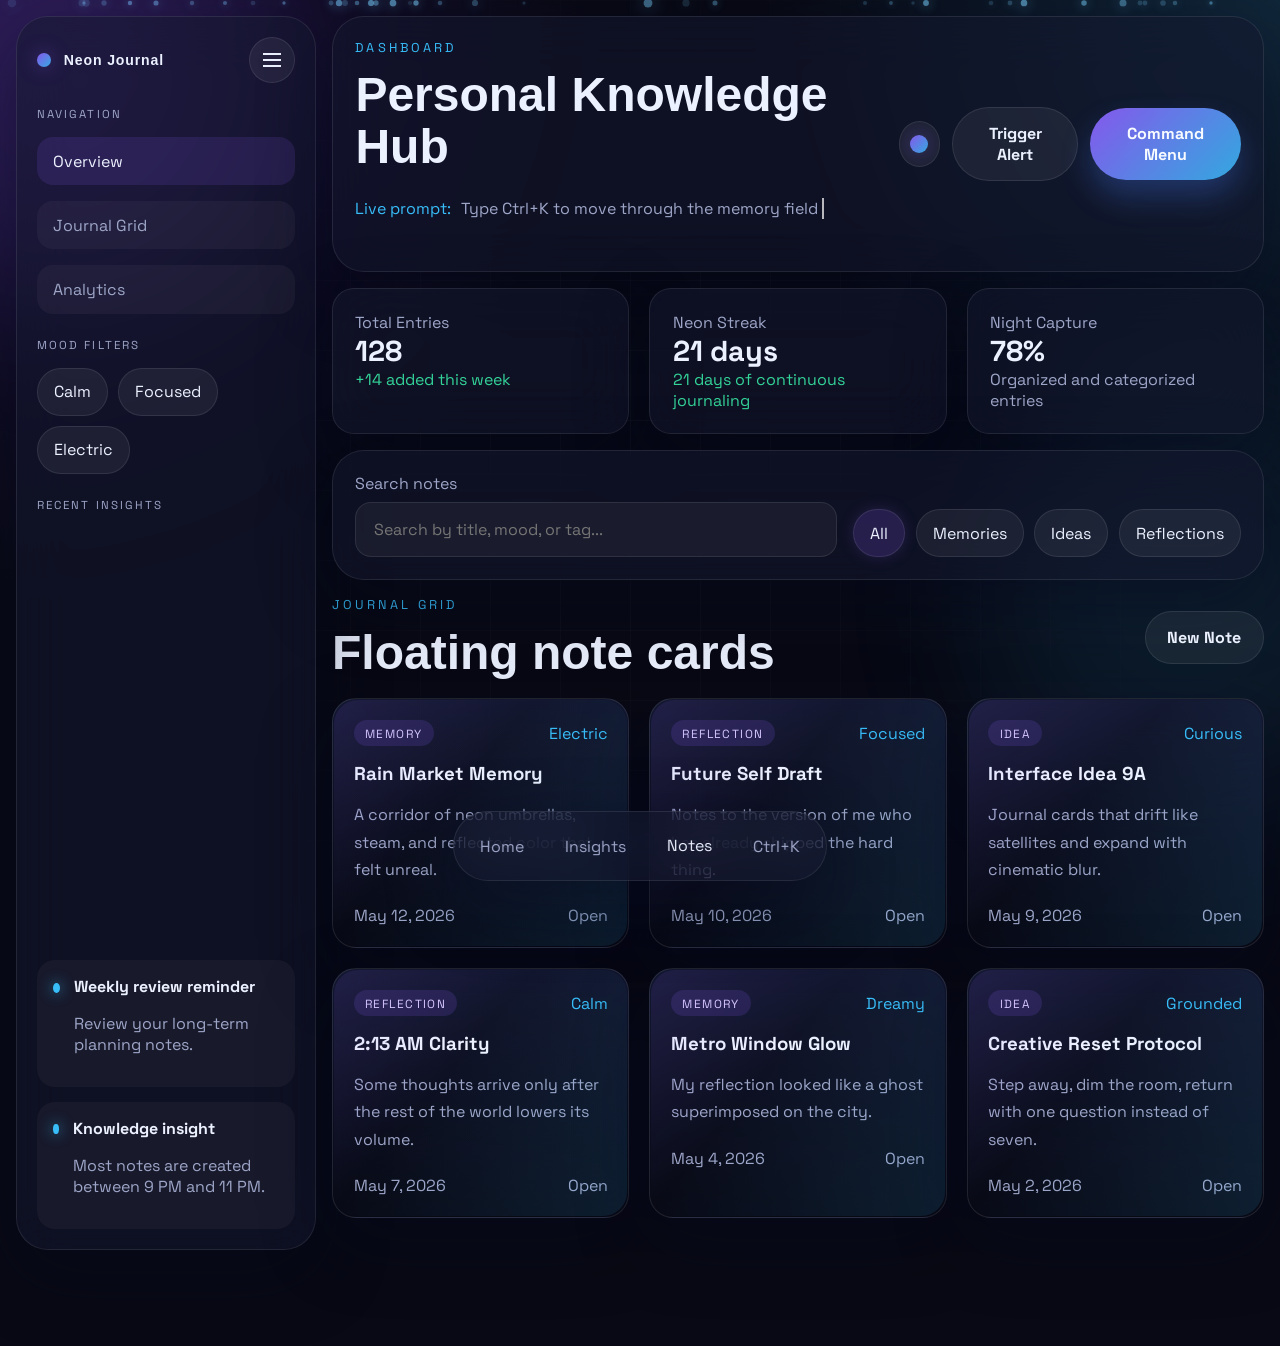
==== dashboard.html @ 52aa4082 "Initial release: Neon Journal" ====
<!DOCTYPE html>
<html lang="en">
<head>
  <meta charset="UTF-8">
  <meta name="viewport" content="width=device-width, initial-scale=1.0">
  <title>Neon Journal | Personal Knowledge Hub</title>
  <meta name="description" content="A futuristic personal knowledge dashboard for notes, ideas, reflections, goals, and memory management.">
  <link rel="preconnect" href="https://fonts.googleapis.com">
  <link rel="preconnect" href="https://fonts.gstatic.com" crossorigin>
  <link href="https://fonts.googleapis.com/css2?family=Space+Grotesk:wght@400;500;700&family=Syncopate:wght@400;700&display=swap" rel="stylesheet">
  <link rel="stylesheet" href="assets/css/main.css">
</head>
<body class="theme-dark dashboard-page">
  <div class="loader" id="pageLoader" aria-hidden="true">
    <div class="loader__core"></div>
    <p class="loader__text">Syncing knowledge vault...</p>
  </div>

  <div class="page-shell dashboard-shell">
    <div class="particles" id="particles"></div>
    <div class="ambient ambient--left"></div>
    <div class="ambient ambient--right"></div>

    <!-- Expandable dashboard sidebar -->
    <aside class="sidebar glass-panel" id="sidebar">
      <div class="sidebar__header">
        <a class="brand" href="index.html">
          <span class="brand__mark"></span>
          <span class="brand__text">Neon Journal</span>
        </a>
        <button class="icon-button" type="button" id="sidebarToggle" aria-label="Toggle sidebar">
          <span class="icon-button__bars"></span>
        </button>
      </div>

      <div class="sidebar__section">
        <p class="sidebar__label">Navigation</p>
        <a class="sidebar__link active" href="#dashboardTop">Overview</a>
        <a class="sidebar__link" href="#notesSection">Journal Grid</a>
        <a class="sidebar__link" href="#analyticsSection">Analytics</a>
      </div>

      <div class="sidebar__section">
        <p class="sidebar__label">Mood Filters</p>
        <div class="mood-pills">
          <button class="pill-button" type="button">Calm</button>
          <button class="pill-button" type="button">Focused</button>
          <button class="pill-button" type="button">Electric</button>
        </div>
      </div>

      <div class="sidebar__section sidebar__section--grow">
        <p class="sidebar__label">Recent Insights</p>
        <div class="mini-feed">
          <article class="mini-feed__item">
            <span class="mini-feed__dot"></span>
            <div>
              <strong>Weekly review reminder </strong>
              <p>Review your long-term planning notes.</p>
            </div>
          </article>
          <article class="mini-feed__item">
            <span class="mini-feed__dot"></span>
            <div>
              <strong>Knowledge insight</strong>
              <p>Most notes are created between 9 PM and 11 PM.</p>
            </div>
          </article>
        </div>
      </div>
    </aside>

    <main class="dashboard-main" id="dashboardTop">
      <header class="dashboard-topbar glass-panel">
        <div>
          <p class="eyebrow">Dashboard</p>
          <h1>Personal Knowledge Hub</h1>
          <p class="typing-line">
            <span class="typing-line__label">Live prompt:</span>
            <span class="typing-line__text" id="dashboardTyping"></span>
          </p>
        </div>

        <div class="dashboard-topbar__actions">
          <button class="icon-button theme-toggle" type="button" data-theme-toggle aria-label="Toggle theme">
            <span class="theme-toggle__orb"></span>
          </button>
          <button class="button button--ghost" type="button" id="notifyButton">Trigger Alert</button>
          <button class="button" type="button" id="openPaletteButton">Command Menu</button>
        </div>
      </header>

      <section class="analytics-grid" id="analyticsSection">
        <article class="glass-card analytics-card">
          <p>Total Entries</p>
          <h3>128</h3>
          <span class="trend trend--up">+14 added this week</span>
        </article>
        <article class="glass-card analytics-card">
          <p>Neon Streak</p>
          <h3>21 days</h3>
          <span class="trend trend--up">21 days of continuous journaling</span>
        </article>
        <article class="glass-card analytics-card">
          <p>Night Capture</p>
          <h3>78%</h3>
          <span class="trend">Organized and categorized entries</span>
        </article>
      </section>

      <section class="control-bar glass-panel">
        <label class="search-field" for="searchInput">
          <span>Search notes</span>
          <input id="searchInput" type="search" placeholder="Search by title, mood, or tag...">
        </label>
        <div class="filter-group" id="filterGroup">
          <button class="filter-button active" type="button" data-filter="all">All</button>
          <button class="filter-button" type="button" data-filter="memory">Memories</button>
          <button class="filter-button" type="button" data-filter="idea">Ideas</button>
          <button class="filter-button" type="button" data-filter="reflection">Reflections</button>
        </div>
      </section>

      <!-- Journal card grid powered by dummy data -->
      <section class="notes-section" id="notesSection">
        <div class="notes-section__header">
          <div>
            <p class="eyebrow">Journal Grid</p>
            <h2>Floating note cards</h2>
          </div>
          <button class="button button--ghost pulse-button" type="button">New Note</button>
        </div>

        <div class="notes-grid" id="notesGrid"></div>

        <div class="empty-state glass-card hidden" id="emptyState">
          <div class="empty-state__icon"></div>
          <h3>No notes match this signal</h3>
          <p>Try a different filter or search term to surface more glowing entries.</p>
        </div>
      </section>
    </main>

    <div class="notifications" id="notifications"></div>

    <!-- Keyboard-driven quick actions -->
    <div class="command-palette hidden" id="commandPalette" aria-hidden="true">
      <div class="command-palette__backdrop" data-close-palette></div>
      <div class="command-palette__panel glass-panel">
        <div class="command-palette__header">
          <h2>Command Palette</h2>
          <span>Ctrl + K</span>
        </div>
        <input id="commandInput" type="text" placeholder="Type a command...">
        <div class="command-list">
          <button class="command-item" type="button" data-command="theme">Toggle Theme</button>
          <button class="command-item" type="button" data-command="notify">Show Notification</button>
          <button class="command-item" type="button" data-command="focus">Focus Reflections Notes</button>
          <button class="command-item" type="button" data-command="clear">Clear Search</button>
        </div>
      </div>
    </div>

    <!-- Detail modal for an individual note -->
    <div class="note-modal hidden" id="noteModal" aria-hidden="true">
      <div class="note-modal__backdrop" data-close-modal></div>
      <article class="note-modal__panel glass-panel">
        <button class="icon-button note-modal__close" type="button" data-close-modal aria-label="Close note">
          <span class="note-modal__close-icon"></span>
        </button>
        <p class="note-modal__eyebrow" id="modalCategory"></p>
        <h2 id="modalTitle"></h2>
        <div class="note-meta">
          <span id="modalMood"></span>
          <span id="modalDate"></span>
        </div>
        <p id="modalBody"></p>
      </article>
    </div>

    <nav class="dock glass-panel">
      <a href="index.html" class="dock__item">Home</a>
      <a href="#analyticsSection" class="dock__item">Insights</a>
      <a href="#notesSection" class="dock__item active">Notes</a>
      <button class="dock__item dock__item--button" type="button" id="dockPaletteButton">Ctrl+K</button>
    </nav>
  </div>

  <script src="assets/js/dashboard.js"></script>
</body>
</html>
---- assets/css/main.css ----
:root {
  /* Shared design tokens for both pages */
  --bg: #080914;
  --bg-soft: rgba(14, 18, 40, 0.72);
  --panel: rgba(20, 24, 48, 0.55);
  --panel-strong: rgba(22, 28, 58, 0.82);
  --line: rgba(255, 255, 255, 0.09);
  --text: #ecf1ff;
  --muted: #9ea6c8;
  --primary: #8b5cf6;
  --secondary: #38bdf8;
  --accent: #7c3aed;
  --success: #34d399;
  --shadow: 0 24px 70px rgba(5, 10, 30, 0.42);
  --glow: 0 0 20px rgba(139, 92, 246, 0.45);
  --gradient: linear-gradient(
    135deg,
    rgba(139, 92, 246, 0.95),
    rgba(56, 189, 248, 0.88)
  );
  --radius-xl: 28px;
  --radius-lg: 22px;
  --radius-md: 16px;
  --radius-sm: 12px;
  --container: min(1180px, calc(100vw - 2rem));
  color-scheme: dark;
}

/* body.theme-light {
  --bg: #edf3ff;
 --bg: #f5f8ff;
  --bg-soft: rgba(255, 255, 255, 0.74);
  --panel: rgba(255, 255, 255, 0.62);
  --panel-strong: rgba(248, 251, 255, 0.88);
  --line: rgba(70, 85, 140, 0.14);
  --text: #151b33;
  --muted: #5e688d;
  --shadow: 0 24px 60px rgba(92, 115, 178, 0.18);
  color-scheme: light;
} */



body.theme-light {
  --bg: #f5f8ff;

  --bg-soft: rgba(255, 255, 255, 0.88);

  --panel: rgba(255, 255, 255, 0.78);

  --panel-strong: rgba(255, 255, 255, 0.92);

  --line: rgba(124, 140, 255, 0.12);

  --text: #0f172a;

  --muted: #64748b;

  --shadow: 0 18px 45px rgba(100, 120, 180, 0.12);

  color-scheme: light;
}

* {
  box-sizing: border-box;
}

html {
  scroll-behavior: smooth;
}

body {
  margin: 0;
  min-height: 100vh;
  font-family: "Space Grotesk", sans-serif;
  background:
    radial-gradient(
      circle at top left,
      rgba(124, 58, 237, 0.18),
      transparent 32%
    ),
    radial-gradient(
      circle at top right,
      rgba(56, 189, 248, 0.16),
      transparent 28%
    ),
    var(--bg);
  color: var(--text);
  overflow-x: hidden;
}

body::before {
  content: "";
  position: fixed;
  inset: 0;
  background-image:
    linear-gradient(rgba(255, 255, 255, 0.03) 1px, transparent 1px),
    linear-gradient(90deg, rgba(255, 255, 255, 0.03) 1px, transparent 1px);
  background-size: 70px 70px;
  mask-image: radial-gradient(circle at center, black, transparent 85%);
  pointer-events: none;
  z-index: -3;
}

a {
  color: inherit;
  text-decoration: none;
}

button,
input {
  font: inherit;
}

button {
  border: 0;
  cursor: pointer;
}

.hidden {
  display: none !important;
}

.page-shell {
  position: relative;
  isolation: isolate;
}

.particles {
  position: fixed;
  inset: 0;
  pointer-events: none;
  z-index: -2;
  overflow: hidden;
}

.particle {
  position: absolute;
  width: 6px;
  height: 6px;
  border-radius: 50%;
  background: rgba(120, 208, 255, 0.8);
  box-shadow: 0 0 12px rgba(120, 208, 255, 0.9);
  animation: drift linear infinite;
}

.ambient {
  position: fixed;
  width: 420px;
  height: 420px;
  border-radius: 50%;
  filter: blur(80px);
  opacity: 0.38;
  z-index: -1;
  pointer-events: none;
}

.ambient--left {
  top: -120px;
  left: -140px;
  background: rgba(139, 92, 246, 0.42);
}

.ambient--right {
  right: -120px;
  bottom: 10%;
  background: rgba(56, 189, 248, 0.28);
}

.glass-panel,
.glass-card {
  /* Glassmorphism surfaces reused across landing and dashboard UI */
  background: var(--panel);
  border: 1px solid var(--line);
  box-shadow: var(--shadow);
  backdrop-filter: blur(26px);
  -webkit-backdrop-filter: blur(26px);
}

.glass-card {
  border-radius: var(--radius-lg);
}

.topbar,
.footer,
.hero,
.section,
.dashboard-topbar,
.control-bar,
.sidebar {
  width: var(--container);
  margin-inline: auto;
}

.topbar {
  position: sticky;
  top: 1rem;
  z-index: 20;
  display: flex;
  align-items: center;
  justify-content: space-between;
  gap: 1rem;
  padding: 1rem 1.25rem;
  border-radius: 999px;
  margin-top: 1rem;
}

.brand {
  display: inline-flex;
  align-items: center;
  gap: 0.8rem;
  font-weight: 700;
}

.brand__mark {
  width: 14px;
  height: 14px;
  border-radius: 50%;
  background: var(--gradient);
  box-shadow: var(--glow);
}

.brand__text {
  font-family: "Syncopate", sans-serif;
  letter-spacing: 0.06em;
  font-size: 0.88rem;
}

.topbar__nav,
.topbar__actions,
.dashboard-topbar__actions {
  display: flex;
  align-items: center;
  gap: 0.75rem;
}

.topbar__nav a,
.sidebar__link,
.dock__item {
  color: var(--muted);
  transition:
    color 180ms ease,
    transform 180ms ease;
}

.topbar__nav a:hover,
.sidebar__link:hover,
.dock__item:hover,
.dock__item.active {
  color: var(--text);
  transform: translateY(-1px);
}

.icon-button,
.button,
.filter-button,
.pill-button,
.command-item {
  position: relative;
  overflow: hidden;
}

.button {
  display: inline-flex;
  align-items: center;
  justify-content: center;
  gap: 0.5rem;
  padding: 0.95rem 1.35rem;
  border-radius: 999px;
  background: var(--gradient);
  color: #f8fbff;
  font-weight: 700;
  box-shadow: 0 16px 30px rgba(77, 126, 255, 0.28);
  transition:
    transform 180ms ease,
    box-shadow 180ms ease,
    filter 180ms ease;
}

.button:hover,
.icon-button:hover,
.filter-button:hover,
.pill-button:hover,
.command-item:hover {
  transform: translateY(-2px) scale(1.01);
}

.button:active,
.icon-button:active,
.filter-button:active,
.pill-button:active,
.command-item:active {
  transform: translateY(0) scale(0.98);
}

.button--ghost {
  background: rgba(255, 255, 255, 0.06);
  color: var(--text);
  border: 1px solid var(--line);
  box-shadow: none;
}

.icon-button {
  display: inline-grid;
  place-items: center;
  width: 46px;
  height: 46px;
  border-radius: 50%;
  background: rgba(255, 255, 255, 0.06);
  border: 1px solid var(--line);
  color: var(--text);
  transition:
    transform 180ms ease,
    background 180ms ease;
}

.theme-toggle__orb {
  width: 18px;
  height: 18px;
  border-radius: 50%;
  background: var(--gradient);
  box-shadow: var(--glow);
}

.section {
  padding: 5.5rem 0;
}

.hero {
  min-height: calc(100vh - 120px);
  display: grid;
  grid-template-columns: 1.08fr 0.92fr;
  align-items: center;
  gap: 2rem;
}

.eyebrow {
  margin: 0 0 0.85rem;
  font-size: 0.8rem;
  text-transform: uppercase;
  letter-spacing: 0.24em;
  color: var(--secondary);
}

.hero__title,
.section-heading h2,
.experience-panel h2,
.footer h2,
.dashboard-topbar h1,
.notes-section__header h2 {
  margin: 0;
  font-family: "Syncopate", sans-serif;
  line-height: 1.08;
}

.hero__title {
  font-size: clamp(3rem, 7vw, 6rem);
}

.hero__title-glow {
  display: block;
  color: #d4c2ff;
  text-shadow:
    0 0 18px rgba(139, 92, 246, 0.8),
    0 0 40px rgba(56, 189, 248, 0.28);
}

.hero__copy {
  max-width: 58ch;
  color: var(--muted);
  font-size: 1.06rem;
  line-height: 1.8;
}

.typing-line {
  display: flex;
  gap: 0.6rem;
  align-items: center;
  min-height: 2rem;
  margin: 1.2rem 0 1.6rem;
  color: var(--muted);
}

.typing-line__label {
  color: var(--secondary);
}

.typing-line__text {
  border-right: 2px solid rgba(255, 255, 255, 0.7);
  padding-right: 0.25rem;
  white-space: nowrap;
  overflow: hidden;
}

.hero__actions {
  display: flex;
  flex-wrap: wrap;
  gap: 0.9rem;
}

.hero__visual {
  position: relative;
  min-height: 520px;
}

.floating-card {
  position: absolute;
  width: min(320px, 85%);
  padding: 1.35rem;
  border-radius: 24px;
  background: rgba(14, 20, 42, 0.55);
  border: 1px solid rgba(255, 255, 255, 0.12);
  box-shadow:
    var(--shadow),
    inset 0 0 20px rgba(255, 255, 255, 0.02);
  backdrop-filter: blur(18px);
  animation: floatCard 6s ease-in-out infinite;
}

.floating-card h3,
.floating-card p {
  margin: 0;
}

.floating-card p {
  margin-top: 0.8rem;
  color: var(--muted);
  line-height: 1.7;
}

.floating-card__tag {
  display: inline-flex;
  margin-bottom: 0.75rem;
  padding: 0.3rem 0.7rem;
  border-radius: 999px;
  background: rgba(139, 92, 246, 0.16);
  color: #d8c9ff;
  font-size: 0.74rem;
  letter-spacing: 0.08em;
  text-transform: uppercase;
}

.floating-card--primary {
  top: 10%;
  right: 6%;
}

.floating-card--secondary {
  left: 6%;
  bottom: 12%;
  animation-delay: -2.6s;
}

.orbit-ring {
  position: absolute;
  border: 1px solid rgba(255, 255, 255, 0.08);
  border-radius: 50%;
}

.orbit-ring--one {
  inset: 8% 6% auto auto;
  width: 360px;
  height: 360px;
}

.orbit-ring--two {
  inset: auto auto 6% 4%;
  width: 240px;
  height: 240px;
}

.section-heading {
  max-width: 680px;
  margin-bottom: 2rem;
}

.section-heading h2,
.experience-panel h2,
.footer h2,
.dashboard-topbar h1,
.notes-section__header h2 {
  font-size: clamp(1.8rem, 4vw, 3rem);
}

.feature-grid,
.pricing-grid,
.analytics-grid,
.notes-grid {
  display: grid;
  gap: 1.25rem;
}

.feature-grid {
  grid-template-columns: repeat(3, minmax(0, 1fr));
}

.pricing-grid {
  grid-template-columns: repeat(3, minmax(0, 1fr));
}

.glass-card {
  padding: 1.4rem;
  transition:
    transform 220ms ease,
    border-color 220ms ease,
    box-shadow 220ms ease;
}

.glass-card:hover {
  transform: translateY(-6px);
  border-color: rgba(131, 179, 255, 0.34);
  box-shadow:
    var(--shadow),
    0 0 24px rgba(82, 189, 255, 0.12);
}

.tilt-card {
  transform-style: preserve-3d;
}

.experience-panel {
  border-radius: var(--radius-xl);
  padding: 2rem;
  display: flex;
  align-items: center;
  justify-content: space-between;
  gap: 1.4rem;
}

.stat-strip {
  display: flex;
  flex-wrap: wrap;
  gap: 0.9rem;
}

.stat-chip {
  min-width: 140px;
  padding: 1rem 1.1rem;
  border-radius: 18px;
  background: rgba(255, 255, 255, 0.05);
  border: 1px solid rgba(255, 255, 255, 0.08);
}

.stat-chip strong,
.analytics-card h3 {
  display: block;
  font-size: 1.8rem;
}

.stat-chip span,
.pricing-card p,
.analytics-card p,
.analytics-card .trend,
.mini-feed__item p,
.note-card__excerpt,
.empty-state p {
  color: var(--muted);
}

.pricing-card {
  position: relative;
}

.pricing-card__tier {
  text-transform: uppercase;
  letter-spacing: 0.18em;
  font-size: 0.75rem;
}

.pricing-card h3 {
  margin: 0.4rem 0 0.8rem;
  font-size: 2.5rem;
}

.pricing-card h3 span {
  font-size: 1rem;
  color: var(--muted);
}

.pricing-card__list {
  padding-left: 1rem;
  line-height: 1.9;
  color: var(--text);
}

.pricing-card--featured {
  border-color: rgba(139, 92, 246, 0.45);
  transform: translateY(-8px);
}

.pricing-card__badge {
  position: absolute;
  top: 1rem;
  right: 1rem;
  padding: 0.35rem 0.7rem;
  border-radius: 999px;
  background: rgba(139, 92, 246, 0.2);
  color: #d7c9ff;
  font-size: 0.74rem;
}

.footer {
  margin-bottom: 6.5rem;
  padding: 1.6rem 1.8rem;
  display: flex;
  align-items: center;
  justify-content: space-between;
  border-radius: var(--radius-xl);
}

.dock {
  position: fixed;
  left: 50%;
  bottom: 1.2rem;
  transform: translateX(-50%);
  z-index: 25;
  display: flex;
  align-items: center;
  gap: 0.55rem;
  padding: 0.65rem;
  border-radius: 999px;
}

.dock__item {
  padding: 0.8rem 1rem;
  border-radius: 999px;
}

.dock__item--button {
  background: transparent;
}

.dashboard-shell {
  display: grid;
  grid-template-columns: 300px 1fr;
  gap: 1rem;
  width: min(1400px, calc(100vw - 2rem));
  margin: 1rem auto 6rem;
}

.sidebar {
  width: auto;
  margin: 0;
  position: sticky;
  top: 1rem;
  min-height: calc(100vh - 2rem);
  border-radius: 32px;
  padding: 1.25rem;
  display: flex;
  flex-direction: column;
  gap: 1.5rem;
}

.sidebar.collapsed {
  width: 96px;
}

.sidebar.collapsed .brand__text,
.sidebar.collapsed .sidebar__label,
.sidebar.collapsed .sidebar__link,
.sidebar.collapsed .mini-feed,
.sidebar.collapsed .mood-pills {
  display: none;
}

.sidebar.collapsed .sidebar__header,
.sidebar.collapsed .sidebar__section {
  justify-content: center;
}

.sidebar__header,
.sidebar__section,
.notes-section__header,
.command-palette__header,
.note-meta {
  display: flex;
  align-items: center;
  justify-content: space-between;
  gap: 1rem;
}

.sidebar__section {
  flex-direction: column;
  align-items: stretch;
}

.sidebar__section--grow {
  flex: 1;
}

.sidebar__label {
  margin: 0;
  color: var(--muted);
  text-transform: uppercase;
  letter-spacing: 0.18em;
  font-size: 0.72rem;
}

.sidebar__link {
  padding: 0.85rem 1rem;
  border-radius: 16px;
  background: rgba(255, 255, 255, 0.04);
}

.sidebar__link.active {
  color: var(--text);
  background: rgba(139, 92, 246, 0.14);
}

.icon-button__bars,
.note-modal__close-icon {
  width: 18px;
  height: 2px;
  background: currentColor;
  position: relative;
  display: block;
}

.icon-button__bars::before,
.icon-button__bars::after,
.note-modal__close-icon::before,
.note-modal__close-icon::after {
  content: "";
  position: absolute;
  left: 0;
  width: 18px;
  height: 2px;
  background: currentColor;
}

.icon-button__bars::before {
  top: -6px;
}

.icon-button__bars::after {
  top: 6px;
}

.note-modal__close-icon {
  background: transparent;
}

.note-modal__close-icon::before {
  transform: rotate(45deg);
}

.note-modal__close-icon::after {
  transform: rotate(-45deg);
}

.mood-pills,
.filter-group {
  display: flex;
  flex-wrap: wrap;
  gap: 0.65rem;
}

.pill-button,
.filter-button {
  padding: 0.78rem 1rem;
  border-radius: 999px;
  border: 1px solid var(--line);
  background: rgba(255, 255, 255, 0.06);
  color: var(--text);
}

.filter-button.active {
  background: rgba(139, 92, 246, 0.2);
  box-shadow: 0 0 16px rgba(139, 92, 246, 0.18);
}

.mini-feed {
  display: grid;
  gap: 0.9rem;
}

.mini-feed__item {
  display: flex;
  gap: 0.9rem;
  padding: 1rem;
  border-radius: 18px;
  background: rgba(255, 255, 255, 0.04);
}

.mini-feed__dot {
  width: 10px;
  height: 10px;
  margin-top: 0.4rem;
  border-radius: 50%;
  background: var(--secondary);
  box-shadow: 0 0 14px rgba(56, 189, 248, 0.8);
}

.dashboard-main {
  display: flex;
  flex-direction: column;
  gap: 1rem;
}

.dashboard-topbar,
.control-bar {
  width: auto;
  margin: 0;
  border-radius: 32px;
  padding: 1.35rem 1.4rem;
}

.dashboard-topbar {
  display: flex;
  align-items: center;
  justify-content: space-between;
  gap: 1rem;
}

.analytics-grid {
  grid-template-columns: repeat(3, minmax(0, 1fr));
}

.analytics-card h3,
.analytics-card p,
.analytics-card .trend {
  margin: 0;
}

.trend--up {
  color: var(--success) !important;
}

.control-bar {
  display: flex;
  align-items: end;
  justify-content: space-between;
  gap: 1rem;
}

.search-field {
  display: grid;
  gap: 0.55rem;
  flex: 1;
  color: var(--muted);
}

.search-field input,
.command-palette input {
  width: 100%;
  padding: 1rem 1.1rem;
  border-radius: 16px;
  border: 1px solid var(--line);
  background: rgba(255, 255, 255, 0.05);
  color: var(--text);
  outline: none;
}

.search-field input:focus,
.command-palette input:focus {
  border-color: rgba(139, 92, 246, 0.55);
  box-shadow: 0 0 0 4px rgba(139, 92, 246, 0.12);
}

.notes-section {
  padding-bottom: 2rem;
}

.notes-grid {
  grid-template-columns: repeat(3, minmax(0, 1fr));
  margin-top: 1.25rem;
}

.note-card {
  position: relative;
  min-height: 220px;
  padding: 1.3rem;
  border-radius: 24px;
  background: linear-gradient(
    180deg,
    rgba(20, 25, 50, 0.9),
    rgba(8, 10, 22, 0.68)
  );
  border: 1px solid rgba(255, 255, 255, 0.1);
  box-shadow: var(--shadow);
  transition:
    transform 220ms ease,
    box-shadow 220ms ease,
    border-color 220ms ease;
}

.note-card::after {
  content: "";
  position: absolute;
  inset: 1px;
  border-radius: inherit;
  background: linear-gradient(
    130deg,
    rgba(139, 92, 246, 0.12),
    transparent 40%,
    rgba(56, 189, 248, 0.12)
  );
  pointer-events: none;
}

.note-card:hover {
  transform: translateY(-6px) rotateX(5deg);
  box-shadow:
    var(--shadow),
    0 0 26px rgba(84, 125, 255, 0.2);
  border-color: rgba(150, 196, 255, 0.26);
}

.note-card__top,
.note-card__bottom {
  display: flex;
  align-items: center;
  justify-content: space-between;
  gap: 0.75rem;
}

.note-card__badge {
  padding: 0.35rem 0.7rem;
  border-radius: 999px;
  font-size: 0.74rem;
  text-transform: uppercase;
  letter-spacing: 0.12em;
  background: rgba(139, 92, 246, 0.16);
  color: #d9cbff;
}

.note-card__mood {
  color: var(--secondary);
}

.note-card h3,
.empty-state h3,
.note-modal h2 {
  margin: 1rem 0 0.75rem;
}

.note-card__excerpt {
  line-height: 1.7;
}

.note-card__bottom {
  margin-top: 1.4rem;
  color: var(--muted);
}

.empty-state {
  margin-top: 1.25rem;
  text-align: center;
  padding: 2rem 1.4rem;
}

.empty-state__icon {
  width: 84px;
  height: 84px;
  margin: 0 auto 1rem;
  border-radius: 24px;
  background: radial-gradient(
    circle at 30% 30%,
    rgba(139, 92, 246, 0.7),
    rgba(56, 189, 248, 0.16)
  );
  box-shadow: var(--glow);
}

.notifications {
  position: fixed;
  right: 1rem;
  top: 1rem;
  z-index: 40;
  display: grid;
  gap: 0.8rem;
}

.notification {
  min-width: 260px;
  padding: 1rem 1.1rem;
  border-radius: 20px;
  background: rgba(14, 20, 42, 0.82);
  border: 1px solid rgba(255, 255, 255, 0.1);
  box-shadow: var(--shadow);
  animation:
    slideIn 260ms ease,
    fadeOut 300ms ease 3.6s forwards;
}

.notification strong,
.notification p {
  margin: 0;
}

.notification p {
  margin-top: 0.3rem;
  color: var(--muted);
}

.command-palette,
.note-modal {
  position: fixed;
  inset: 0;
  z-index: 45;
}

.command-palette__backdrop,
.note-modal__backdrop {
  position: absolute;
  inset: 0;
  background: rgba(4, 6, 16, 0.7);
  backdrop-filter: blur(6px);
}

.command-palette__panel,
.note-modal__panel {
  position: relative;
  z-index: 1;
  width: min(680px, calc(100vw - 2rem));
  margin: 10vh auto 0;
  border-radius: 30px;
  padding: 1.4rem;
}

.command-list {
  display: grid;
  gap: 0.7rem;
  margin-top: 1rem;
}

.command-item {
  padding: 1rem 1.1rem;
  border-radius: 16px;
  border: 1px solid var(--line);
  background: rgba(255, 255, 255, 0.04);
  color: var(--text);
  text-align: left;
}

.note-modal__panel {
  width: min(720px, calc(100vw - 2rem));
}

.note-modal__close {
  position: absolute;
  top: 1rem;
  right: 1rem;
}

.note-modal__eyebrow {
  margin: 0;
  text-transform: uppercase;
  letter-spacing: 0.18em;
  color: var(--secondary);
  font-size: 0.78rem;
}

.note-meta {
  justify-content: flex-start;
  color: var(--muted);
}

.loader {
  position: fixed;
  inset: 0;
  z-index: 60;
  display: grid;
  place-items: center;
  gap: 1rem;
  background:
    radial-gradient(circle at top, rgba(56, 189, 248, 0.22), transparent 30%),
    radial-gradient(
      circle at bottom,
      rgba(139, 92, 246, 0.24),
      transparent 36%
    ),
    rgba(5, 8, 18, 0.96);
  transition:
    opacity 450ms ease,
    visibility 450ms ease;
}

.loader.is-hidden {
  opacity: 0;
  visibility: hidden;
}

.loader__core {
  width: 72px;
  height: 72px;
  border-radius: 50%;
  border: 3px solid rgba(255, 255, 255, 0.1);
  border-top-color: var(--secondary);
  border-right-color: var(--primary);
  box-shadow: var(--glow);
  animation: spin 900ms linear infinite;
}

.loader__text {
  margin: 0;
  color: #cfd8ff;
  letter-spacing: 0.08em;
}

.reveal {
  opacity: 0;
  transform: translateY(20px);
  transition:
    opacity 700ms ease,
    transform 700ms ease;
}

.reveal.is-visible {
  opacity: 1;
  transform: translateY(0);
}

.pulse-button {
  animation: pulseGlow 2.4s ease-in-out infinite;
}

@keyframes floatCard {
  0%,
  100% {
    transform: translateY(0px);
  }
  50% {
    transform: translateY(-16px);
  }
}

@keyframes drift {
  from {
    transform: translateY(110vh) scale(0.8);
  }
  to {
    transform: translateY(-10vh) scale(1.15);
  }
}

@keyframes spin {
  to {
    transform: rotate(360deg);
  }
}

@keyframes slideIn {
  from {
    opacity: 0;
    transform: translateX(24px);
  }
  to {
    opacity: 1;
    transform: translateX(0);
  }
}

@keyframes fadeOut {
  to {
    opacity: 0;
    transform: translateY(-8px);
  }
}

@keyframes pulseGlow {
  0%,
  100% {
    box-shadow: 0 16px 30px rgba(77, 126, 255, 0.2);
  }
  50% {
    box-shadow: 0 18px 42px rgba(139, 92, 246, 0.42);
  }
}

@media (max-width: 1100px) {
  .hero,
  .feature-grid,
  .pricing-grid,
  .analytics-grid,
  .notes-grid,
  .dashboard-shell {
    grid-template-columns: 1fr;
  }

  .hero__visual {
    min-height: 420px;
  }

  .experience-panel,
  .dashboard-topbar,
  .control-bar,
  .footer {
    flex-direction: column;
    align-items: flex-start;
  }

  .sidebar {
    position: relative;
    min-height: auto;
  }
}

@media (max-width: 780px) {
  .topbar {
    border-radius: 28px;
    padding: 1rem;
    flex-wrap: wrap;
  }

  .topbar__nav {
    display: none;
  }

  .hero {
    min-height: auto;
    padding-top: 2rem;
  }

  .floating-card--primary,
  .floating-card--secondary {
    position: relative;
    width: 100%;
    left: auto;
    right: auto;
    top: auto;
    bottom: auto;
    margin-bottom: 1rem;
  }

  .orbit-ring {
    display: none;
  }

  .dock {
    width: calc(100vw - 1rem);
    justify-content: space-between;
  }

  .dashboard-shell {
    width: calc(100vw - 1rem);
    margin-inline: 0.5rem;
  }

  .sidebar.collapsed {
    width: auto;
  }
}

@media (prefers-reduced-motion: reduce) {
  *,
  *::before,
  *::after {
    animation-duration: 0.01ms !important;
    animation-iteration-count: 1 !important;
    transition-duration: 0.01ms !important;
    scroll-behavior: auto !important;
  }
}







/* ==========================================
   LIGHT THEME FIXES
   ========================================== */

body.theme-light {
  background:
    radial-gradient(
      circle at top left,
      rgba(139, 92, 246, 0.12),
      transparent 35%
    ),
    radial-gradient(
      circle at top right,
      rgba(56, 189, 248, 0.10),
      transparent 30%
    ),
    var(--bg);
}

/* grid overlay */
body.theme-light::before {
  background-image:
    linear-gradient(rgba(30, 41, 59, 0.03) 1px, transparent 1px),
    linear-gradient(90deg, rgba(30, 41, 59, 0.03) 1px, transparent 1px);
}

/* glass panels */
body.theme-light .glass-panel,
body.theme-light .glass-card,
body.theme-light .sidebar,
body.theme-light .dashboard-topbar,
body.theme-light .control-bar {
  background: rgba(255,255,255,0.78);
  border: 1px solid rgba(148,163,184,0.15);
  box-shadow: 0 12px 35px rgba(15,23,42,0.08);
}

/* hero glowing title */
body.theme-light .hero__title-glow {
  color: #8b5cf6;
  text-shadow:
    0 0 12px rgba(139,92,246,0.25),
    0 0 24px rgba(139,92,246,0.15);
}

/* floating cards */
body.theme-light .floating-card {
  background: rgba(255,255,255,0.82);
  border: 1px solid rgba(148,163,184,0.15);
  color: #0f172a;
  box-shadow:
    0 12px 35px rgba(15,23,42,0.08);
}

body.theme-light .floating-card h3 {
  color: #0f172a;
}

body.theme-light .floating-card p {
  color: #475569;
}

body.theme-light .floating-card__tag {
  background: rgba(139,92,246,0.12);
  color: #6d28d9;
}

/* orbit rings */
body.theme-light .orbit-ring {
  border-color: rgba(148,163,184,0.16);
}

/* stat chips */
body.theme-light .stat-chip {
  background: rgba(255,255,255,0.7);
  border: 1px solid rgba(148,163,184,0.12);
}

/* sidebar links */
body.theme-light .sidebar__link {
  background: rgba(148,163,184,0.08);
}

body.theme-light .sidebar__link.active {
  background: rgba(139,92,246,0.12);
}

/* pills and filters */
body.theme-light .pill-button,
body.theme-light .filter-button {
  background: rgba(255,255,255,0.65);
  border: 1px solid rgba(148,163,184,0.15);
  color: #0f172a;
}

body.theme-light .filter-button.active {
  background: rgba(139,92,246,0.14);
}

/* search */
body.theme-light .search-field input,
body.theme-light .command-palette input {
  background: rgba(255,255,255,0.8);
  border: 1px solid rgba(148,163,184,0.16);
  color: #0f172a;
}

/* note cards */
body.theme-light .note-card {
  background: linear-gradient(
    180deg,
    rgba(255,255,255,0.95),
    rgba(245,248,255,0.92)
  );
  border: 1px solid rgba(148,163,184,0.14);
  box-shadow: 0 12px 35px rgba(15,23,42,0.08);
}

body.theme-light .note-card h3 {
  color: #0f172a;
}

body.theme-light .note-card__excerpt {
  color: #475569;
}

body.theme-light .note-card__bottom {
  color: #64748b;
}

body.theme-light .note-card__badge {
  background: rgba(139,92,246,0.12);
  color: #6d28d9;
}

/* mini feed */
body.theme-light .mini-feed__item {
  background: rgba(255,255,255,0.72);
}

/* notifications */
body.theme-light .notification {
  background: rgba(255,255,255,0.92);
  color: #0f172a;
  border: 1px solid rgba(148,163,184,0.14);
}

body.theme-light .notification p {
  color: #64748b;
}

/* command palette */
body.theme-light .command-item {
  background: rgba(255,255,255,0.82);
  border: 1px solid rgba(148,163,184,0.14);
  color: #0f172a;
}

/* modal */
body.theme-light .command-palette__backdrop,
body.theme-light .note-modal__backdrop {
  background: rgba(255,255,255,0.35);
  backdrop-filter: blur(10px);
}

/* dock */
body.theme-light .dock {
  background: rgba(255,255,255,0.82);
  border: 1px solid rgba(148,163,184,0.14);
}

/* buttons */
body.theme-light .button--ghost {
  background: rgba(255,255,255,0.7);
  border: 1px solid rgba(148,163,184,0.15);
}

/* analytics cards */
body.theme-light .analytics-card {
  background: rgba(255,255,255,0.85);
}

/* footer */
body.theme-light .footer {
  background: rgba(255,255,255,0.82);
}
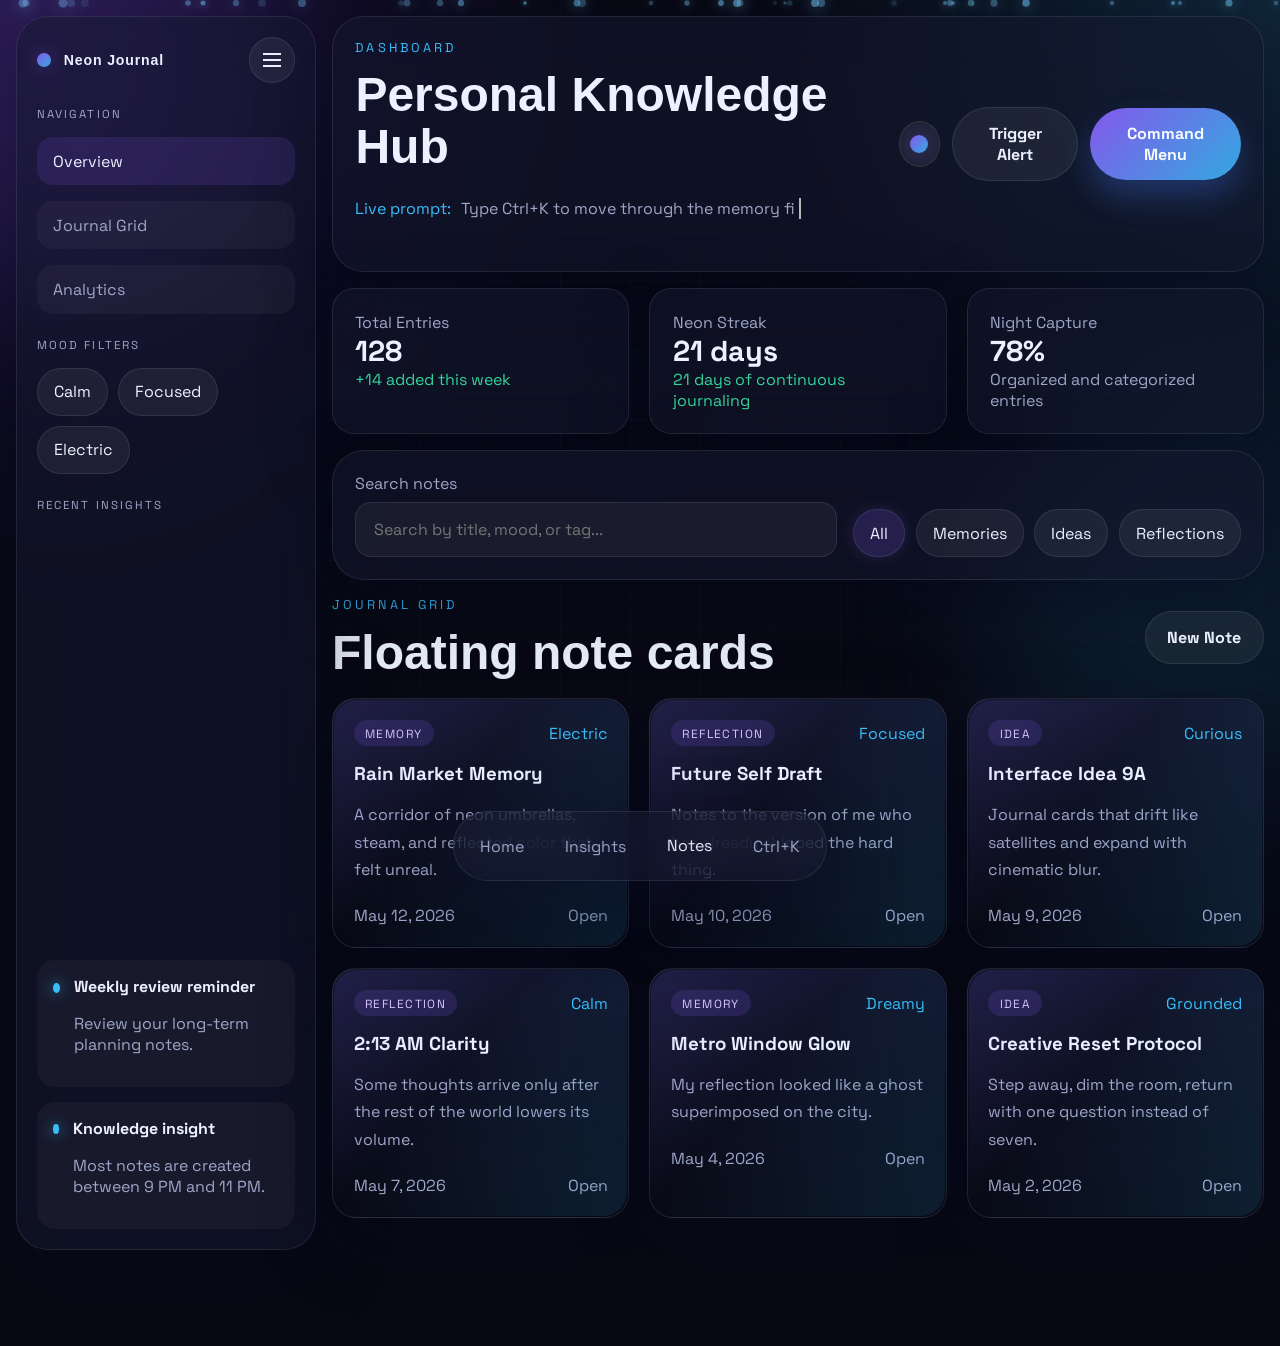
==== commit af7b3544: "bugs fixed" ====
--- a/dashboard.html
+++ b/dashboard.html
@@ -1,191 +1,271 @@
-<!DOCTYPE html>
+<!doctype html>
 <html lang="en">
-<head>
-  <meta charset="UTF-8">
-  <meta name="viewport" content="width=device-width, initial-scale=1.0">
-  <title>Neon Journal | Personal Knowledge Hub</title>
-  <meta name="description" content="A futuristic personal knowledge dashboard for notes, ideas, reflections, goals, and memory management.">
-  <link rel="preconnect" href="https://fonts.googleapis.com">
-  <link rel="preconnect" href="https://fonts.gstatic.com" crossorigin>
-  <link href="https://fonts.googleapis.com/css2?family=Space+Grotesk:wght@400;500;700&family=Syncopate:wght@400;700&display=swap" rel="stylesheet">
-  <link rel="stylesheet" href="assets/css/main.css">
-</head>
-<body class="theme-dark dashboard-page">
-  <div class="loader" id="pageLoader" aria-hidden="true">
-    <div class="loader__core"></div>
-    <p class="loader__text">Syncing knowledge vault...</p>
-  </div>
-
-  <div class="page-shell dashboard-shell">
-    <div class="particles" id="particles"></div>
-    <div class="ambient ambient--left"></div>
-    <div class="ambient ambient--right"></div>
-
-    <!-- Expandable dashboard sidebar -->
-    <aside class="sidebar glass-panel" id="sidebar">
-      <div class="sidebar__header">
-        <a class="brand" href="index.html">
-          <span class="brand__mark"></span>
-          <span class="brand__text">Neon Journal</span>
-        </a>
-        <button class="icon-button" type="button" id="sidebarToggle" aria-label="Toggle sidebar">
-          <span class="icon-button__bars"></span>
+  <head>
+    <meta charset="UTF-8" />
+    <meta name="viewport" content="width=device-width, initial-scale=1.0" />
+    <title>Neon Journal | Personal Knowledge Hub</title>
+    <meta
+      name="description"
+      content="A futuristic personal knowledge dashboard for notes, ideas, reflections, goals, and memory management."
+    />
+    <link rel="preconnect" href="https://fonts.googleapis.com" />
+    <link rel="preconnect" href="https://fonts.gstatic.com" crossorigin />
+    <!-- Logo / Favicon -->
+    <link rel="icon" type="image/svg+xml" href="assets/img/logo.svg" />
+    <link
+      href="https://fonts.googleapis.com/css2?family=Space+Grotesk:wght@400;500;700&family=Syncopate:wght@400;700&display=swap"
+      rel="stylesheet"
+    />
+    <link rel="stylesheet" href="assets/css/main.css" />
+  </head>
+  <body class="theme-dark dashboard-page">
+    <div class="loader" id="pageLoader" aria-hidden="true">
+      <div class="loader__core"></div>
+      <p class="loader__text">Syncing knowledge vault...</p>
+    </div>
+
+    <div class="page-shell dashboard-shell">
+      <div class="particles" id="particles"></div>
+      <div class="ambient ambient--left"></div>
+      <div class="ambient ambient--right"></div>
+
+      <!-- Expandable dashboard sidebar -->
+      <aside class="sidebar glass-panel" id="sidebar">
+        <div class="sidebar__header">
+          <a class="brand" href="index.html">
+            <span class="brand__mark"></span>
+            <span class="brand__text">Neon Journal</span>
+          </a>
+          <button
+            class="icon-button"
+            type="button"
+            id="sidebarToggle"
+            aria-label="Toggle sidebar"
+          >
+            <span class="icon-button__bars"></span>
+          </button>
+        </div>
+
+        <div class="sidebar__section">
+          <p class="sidebar__label">Navigation</p>
+          <a class="sidebar__link active" href="#dashboardTop">Overview</a>
+          <a class="sidebar__link" href="#notesSection">Journal Grid</a>
+          <a class="sidebar__link" href="#analyticsSection">Analytics</a>
+        </div>
+
+        <div class="sidebar__section">
+          <p class="sidebar__label">Mood Filters</p>
+          <div class="mood-pills">
+            <button class="pill-button" type="button">Calm</button>
+            <button class="pill-button" type="button">Focused</button>
+            <button class="pill-button" type="button">Electric</button>
+          </div>
+        </div>
+
+        <div class="sidebar__section sidebar__section--grow">
+          <p class="sidebar__label">Recent Insights</p>
+          <div class="mini-feed">
+            <article class="mini-feed__item">
+              <span class="mini-feed__dot"></span>
+              <div>
+                <strong>Weekly review reminder </strong>
+                <p>Review your long-term planning notes.</p>
+              </div>
+            </article>
+            <article class="mini-feed__item">
+              <span class="mini-feed__dot"></span>
+              <div>
+                <strong>Knowledge insight</strong>
+                <p>Most notes are created between 9 PM and 11 PM.</p>
+              </div>
+            </article>
+          </div>
+        </div>
+      </aside>
+
+      <main class="dashboard-main" id="dashboardTop">
+        <header class="dashboard-topbar glass-panel">
+          <div>
+            <p class="eyebrow">Dashboard</p>
+            <h1>Personal Knowledge Hub</h1>
+            <p class="typing-line">
+              <span class="typing-line__label">Live prompt:</span>
+              <span class="typing-line__text" id="dashboardTyping"></span>
+            </p>
+          </div>
+
+          <div class="dashboard-topbar__actions">
+            <button
+              class="icon-button theme-toggle"
+              type="button"
+              data-theme-toggle
+              aria-label="Toggle theme"
+            >
+              <span class="theme-toggle__orb"></span>
+            </button>
+            <button
+              class="button button--ghost"
+              type="button"
+              id="notifyButton"
+            >
+              Trigger Alert
+            </button>
+            <button class="button" type="button" id="openPaletteButton">
+              Command Menu
+            </button>
+          </div>
+        </header>
+
+        <section class="analytics-grid" id="analyticsSection">
+          <article class="glass-card analytics-card">
+            <p>Total Entries</p>
+            <h3>128</h3>
+            <span class="trend trend--up">+14 added this week</span>
+          </article>
+          <article class="glass-card analytics-card">
+            <p>Neon Streak</p>
+            <h3>21 days</h3>
+            <span class="trend trend--up"
+              >21 days of continuous journaling</span
+            >
+          </article>
+          <article class="glass-card analytics-card">
+            <p>Night Capture</p>
+            <h3>78%</h3>
+            <span class="trend">Organized and categorized entries</span>
+          </article>
+        </section>
+
+        <section class="control-bar glass-panel">
+          <label class="search-field" for="searchInput">
+            <span>Search notes</span>
+            <input
+              id="searchInput"
+              type="search"
+              placeholder="Search by title, mood, or tag..."
+            />
+          </label>
+          <div class="filter-group" id="filterGroup">
+            <button
+              class="filter-button active"
+              type="button"
+              data-filter="all"
+            >
+              All
+            </button>
+            <button class="filter-button" type="button" data-filter="memory">
+              Memories
+            </button>
+            <button class="filter-button" type="button" data-filter="idea">
+              Ideas
+            </button>
+            <button
+              class="filter-button"
+              type="button"
+              data-filter="reflection"
+            >
+              Reflections
+            </button>
+          </div>
+        </section>
+
+        <!-- Journal card grid powered by dummy data -->
+        <section class="notes-section" id="notesSection">
+          <div class="notes-section__header">
+            <div>
+              <p class="eyebrow">Journal Grid</p>
+              <h2>Floating note cards</h2>
+            </div>
+            <button class="button button--ghost pulse-button" type="button">
+              New Note
+            </button>
+          </div>
+
+          <div class="notes-grid" id="notesGrid"></div>
+
+          <div class="empty-state glass-card hidden" id="emptyState">
+            <div class="empty-state__icon"></div>
+            <h3>No notes match this signal</h3>
+            <p>
+              Try a different filter or search term to surface more glowing
+              entries.
+            </p>
+          </div>
+        </section>
+      </main>
+
+      <div class="notifications" id="notifications"></div>
+
+      <!-- Keyboard-driven quick actions -->
+      <div
+        class="command-palette hidden"
+        id="commandPalette"
+        aria-hidden="true"
+      >
+        <div class="command-palette__backdrop" data-close-palette></div>
+        <div class="command-palette__panel glass-panel">
+          <div class="command-palette__header">
+            <h2>Command Palette</h2>
+            <span>Ctrl + K</span>
+          </div>
+          <input
+            id="commandInput"
+            type="text"
+            placeholder="Type a command..."
+          />
+          <div class="command-list">
+            <button class="command-item" type="button" data-command="theme">
+              Toggle Theme
+            </button>
+            <button class="command-item" type="button" data-command="notify">
+              Show Notification
+            </button>
+            <button class="command-item" type="button" data-command="focus">
+              Focus Reflections Notes
+            </button>
+            <button class="command-item" type="button" data-command="clear">
+              Clear Search
+            </button>
+          </div>
+        </div>
+      </div>
+
+      <!-- Detail modal for an individual note -->
+      <div class="note-modal hidden" id="noteModal" aria-hidden="true">
+        <div class="note-modal__backdrop" data-close-modal></div>
+        <article class="note-modal__panel glass-panel">
+          <button
+            class="icon-button note-modal__close"
+            type="button"
+            data-close-modal
+            aria-label="Close note"
+          >
+            <span class="note-modal__close-icon"></span>
+          </button>
+          <p class="note-modal__eyebrow" id="modalCategory"></p>
+          <h2 id="modalTitle"></h2>
+          <div class="note-meta">
+            <span id="modalMood"></span>
+            <span id="modalDate"></span>
+          </div>
+          <p id="modalBody"></p>
+        </article>
+      </div>
+
+      <nav class="dock glass-panel">
+        <a href="index.html" class="dock__item">Home</a>
+        <a href="#analyticsSection" class="dock__item">Insights</a>
+        <a href="#notesSection" class="dock__item active">Notes</a>
+        <button
+          class="dock__item dock__item--button"
+          type="button"
+          id="dockPaletteButton"
+        >
+          Ctrl+K
         </button>
-      </div>
-
-      <div class="sidebar__section">
-        <p class="sidebar__label">Navigation</p>
-        <a class="sidebar__link active" href="#dashboardTop">Overview</a>
-        <a class="sidebar__link" href="#notesSection">Journal Grid</a>
-        <a class="sidebar__link" href="#analyticsSection">Analytics</a>
-      </div>
-
-      <div class="sidebar__section">
-        <p class="sidebar__label">Mood Filters</p>
-        <div class="mood-pills">
-          <button class="pill-button" type="button">Calm</button>
-          <button class="pill-button" type="button">Focused</button>
-          <button class="pill-button" type="button">Electric</button>
-        </div>
-      </div>
-
-      <div class="sidebar__section sidebar__section--grow">
-        <p class="sidebar__label">Recent Insights</p>
-        <div class="mini-feed">
-          <article class="mini-feed__item">
-            <span class="mini-feed__dot"></span>
-            <div>
-              <strong>Weekly review reminder </strong>
-              <p>Review your long-term planning notes.</p>
-            </div>
-          </article>
-          <article class="mini-feed__item">
-            <span class="mini-feed__dot"></span>
-            <div>
-              <strong>Knowledge insight</strong>
-              <p>Most notes are created between 9 PM and 11 PM.</p>
-            </div>
-          </article>
-        </div>
-      </div>
-    </aside>
-
-    <main class="dashboard-main" id="dashboardTop">
-      <header class="dashboard-topbar glass-panel">
-        <div>
-          <p class="eyebrow">Dashboard</p>
-          <h1>Personal Knowledge Hub</h1>
-          <p class="typing-line">
-            <span class="typing-line__label">Live prompt:</span>
-            <span class="typing-line__text" id="dashboardTyping"></span>
-          </p>
-        </div>
-
-        <div class="dashboard-topbar__actions">
-          <button class="icon-button theme-toggle" type="button" data-theme-toggle aria-label="Toggle theme">
-            <span class="theme-toggle__orb"></span>
-          </button>
-          <button class="button button--ghost" type="button" id="notifyButton">Trigger Alert</button>
-          <button class="button" type="button" id="openPaletteButton">Command Menu</button>
-        </div>
-      </header>
-
-      <section class="analytics-grid" id="analyticsSection">
-        <article class="glass-card analytics-card">
-          <p>Total Entries</p>
-          <h3>128</h3>
-          <span class="trend trend--up">+14 added this week</span>
-        </article>
-        <article class="glass-card analytics-card">
-          <p>Neon Streak</p>
-          <h3>21 days</h3>
-          <span class="trend trend--up">21 days of continuous journaling</span>
-        </article>
-        <article class="glass-card analytics-card">
-          <p>Night Capture</p>
-          <h3>78%</h3>
-          <span class="trend">Organized and categorized entries</span>
-        </article>
-      </section>
-
-      <section class="control-bar glass-panel">
-        <label class="search-field" for="searchInput">
-          <span>Search notes</span>
-          <input id="searchInput" type="search" placeholder="Search by title, mood, or tag...">
-        </label>
-        <div class="filter-group" id="filterGroup">
-          <button class="filter-button active" type="button" data-filter="all">All</button>
-          <button class="filter-button" type="button" data-filter="memory">Memories</button>
-          <button class="filter-button" type="button" data-filter="idea">Ideas</button>
-          <button class="filter-button" type="button" data-filter="reflection">Reflections</button>
-        </div>
-      </section>
-
-      <!-- Journal card grid powered by dummy data -->
-      <section class="notes-section" id="notesSection">
-        <div class="notes-section__header">
-          <div>
-            <p class="eyebrow">Journal Grid</p>
-            <h2>Floating note cards</h2>
-          </div>
-          <button class="button button--ghost pulse-button" type="button">New Note</button>
-        </div>
-
-        <div class="notes-grid" id="notesGrid"></div>
-
-        <div class="empty-state glass-card hidden" id="emptyState">
-          <div class="empty-state__icon"></div>
-          <h3>No notes match this signal</h3>
-          <p>Try a different filter or search term to surface more glowing entries.</p>
-        </div>
-      </section>
-    </main>
-
-    <div class="notifications" id="notifications"></div>
-
-    <!-- Keyboard-driven quick actions -->
-    <div class="command-palette hidden" id="commandPalette" aria-hidden="true">
-      <div class="command-palette__backdrop" data-close-palette></div>
-      <div class="command-palette__panel glass-panel">
-        <div class="command-palette__header">
-          <h2>Command Palette</h2>
-          <span>Ctrl + K</span>
-        </div>
-        <input id="commandInput" type="text" placeholder="Type a command...">
-        <div class="command-list">
-          <button class="command-item" type="button" data-command="theme">Toggle Theme</button>
-          <button class="command-item" type="button" data-command="notify">Show Notification</button>
-          <button class="command-item" type="button" data-command="focus">Focus Reflections Notes</button>
-          <button class="command-item" type="button" data-command="clear">Clear Search</button>
-        </div>
-      </div>
+      </nav>
     </div>
 
-    <!-- Detail modal for an individual note -->
-    <div class="note-modal hidden" id="noteModal" aria-hidden="true">
-      <div class="note-modal__backdrop" data-close-modal></div>
-      <article class="note-modal__panel glass-panel">
-        <button class="icon-button note-modal__close" type="button" data-close-modal aria-label="Close note">
-          <span class="note-modal__close-icon"></span>
-        </button>
-        <p class="note-modal__eyebrow" id="modalCategory"></p>
-        <h2 id="modalTitle"></h2>
-        <div class="note-meta">
-          <span id="modalMood"></span>
-          <span id="modalDate"></span>
-        </div>
-        <p id="modalBody"></p>
-      </article>
-    </div>
-
-    <nav class="dock glass-panel">
-      <a href="index.html" class="dock__item">Home</a>
-      <a href="#analyticsSection" class="dock__item">Insights</a>
-      <a href="#notesSection" class="dock__item active">Notes</a>
-      <button class="dock__item dock__item--button" type="button" id="dockPaletteButton">Ctrl+K</button>
-    </nav>
-  </div>
-
-  <script src="assets/js/dashboard.js"></script>
-</body>
+    <script src="assets/js/dashboard.js"></script>
+  </body>
 </html>
--- a/assets/css/main.css
+++ b/assets/css/main.css
@@ -25,7 +25,11 @@
   --container: min(1180px, calc(100vw - 2rem));
   color-scheme: dark;
 }
-
+.brand__logo{
+  width:28px;
+  height:28px;
+  display:block;
+}
 /* body.theme-light {
   --bg: #edf3ff;
  --bg: #f5f8ff;
